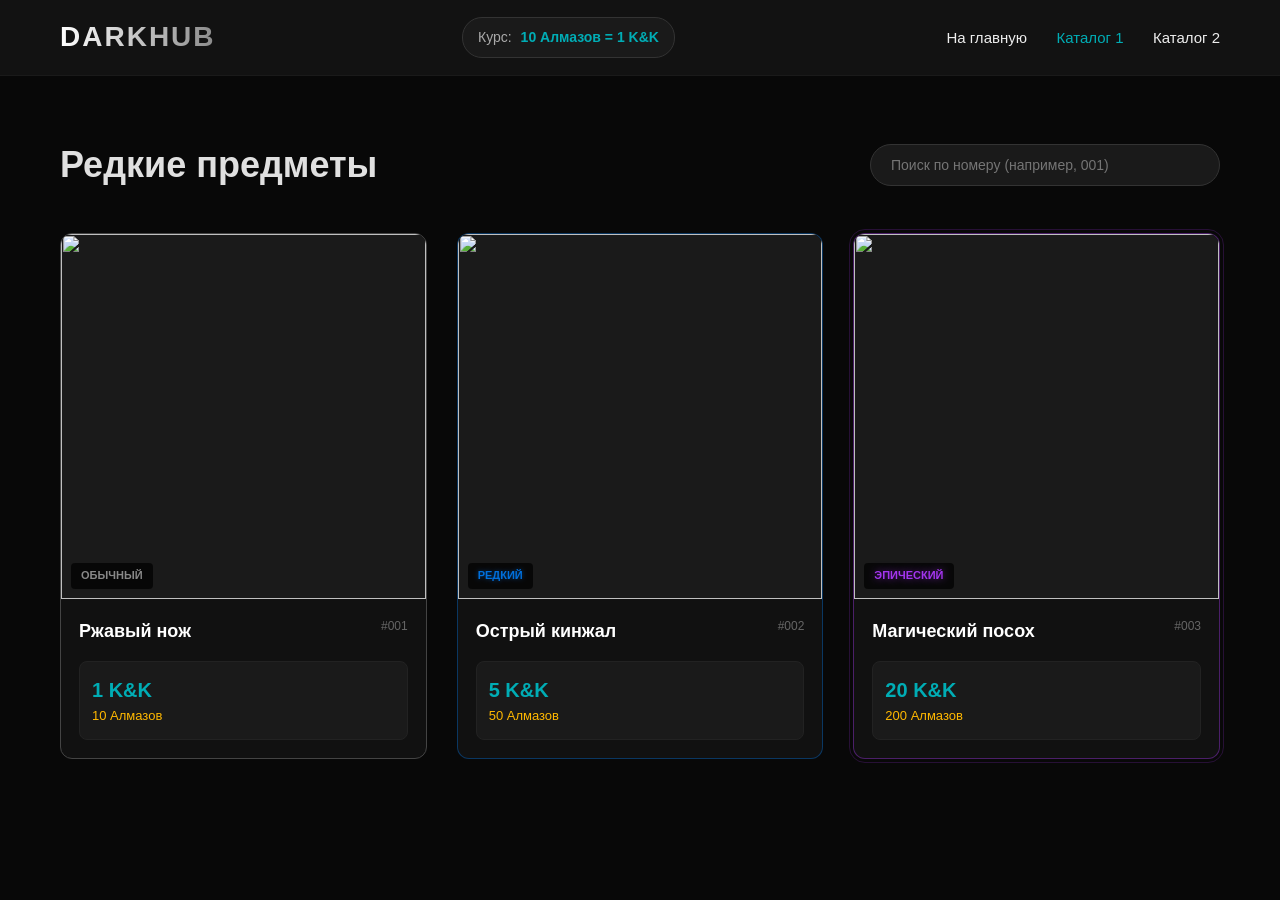
==== catalog1.html @ a75a4fce "Add files via upload" ====
<!DOCTYPE html>
<html lang="ru">
<head>
    <meta charset="UTF-8">
    <meta name="viewport" content="width=device-width, initial-scale=1.0">
    <title>Редкие предметы — DarkHub</title>
    <link rel="stylesheet" href="style.css">
</head>
<body>

    <header>
        <div class="container header-content">
            <a href="index.html" class="logo">DarkHub</a>
            <div class="currency-rate">
                <span>Курс:</span>
                <span class="rate-value">10 Алмазов = 1 K&K</span>
            </div>
            <nav>
                <a href="index.html">На главную</a>
                <a href="catalog1.html" class="active">Каталог 1</a>
                <a href="catalog2.html">Каталог 2</a>
            </nav>
        </div>
    </header>

    <main class="container">
        <div class="page-header">
            <h1 class="page-title">Редкие предметы</h1>
            <div class="search-container">
                <input type="text" id="itemSearch" placeholder="Поиск по номеру (например, 001)">
            </div>
        </div>
        
        <div class="catalog-grid" id="catalogGrid">
            
            <div class="card rarity-common">
                <div class="card-img-wrapper">
                    <img src="https://via.placeholder.com/300x300.png?text=Common" class="card-img">
                    <div class="card-rarity">Обычный</div>
                </div>
                <div class="card-content">
                    <div class="card-header"><h3 class="card-title">Ржавый нож</h3><span class="card-number">#001</span></div>
                    <div class="card-prices"><div class="price-kk">1 K&K</div><div class="price-diamonds">10 Алмазов</div></div>
                </div>
            </div>

            <div class="card rarity-rare">
                <div class="card-img-wrapper">
                    <img src="https://via.placeholder.com/300x300.png?text=Rare" class="card-img">
                    <div class="card-rarity">Редкий</div>
                </div>
                <div class="card-content">
                    <div class="card-header"><h3 class="card-title">Острый кинжал</h3><span class="card-number">#002</span></div>
                    <div class="card-prices"><div class="price-kk">5 K&K</div><div class="price-diamonds">50 Алмазов</div></div>
                </div>
            </div>

            <div class="card rarity-epic">
                <div class="card-img-wrapper">
                    <img src="https://via.placeholder.com/300x300.png?text=Epic" class="card-img">
                    <div class="card-rarity">Эпический</div>
                </div>
                <div class="card-content">
                    <div class="card-header"><h3 class="card-title">Магический посох</h3><span class="card-number">#003</span></div>
                    <div class="card-prices"><div class="price-kk">20 K&K</div><div class="price-diamonds">200 Алмазов</div></div>
                </div>
            </div>

        </div>
    </main>

    <script src="js/search.js"></script>
</body>
</html>
---- style.css ----
/* Базовые настройки */
* {
    margin: 0;
    padding: 0;
    box-sizing: border-box;
    font-family: 'Montserrat', 'Segoe UI', Roboto, sans-serif;
}

body {
    background-color: #080808;
    color: #e0e0e0;
    line-height: 1.6;
    overflow-x: hidden;
}

/* Анимированный фон */
#tsparticles {
    position: fixed;
    width: 100%;
    height: 100%;
    top: 0;
    left: 0;
    z-index: -1;
    filter: blur(1px);
}

.container {
    max-width: 1200px;
    margin: 0 auto;
    padding: 0 20px;
}

/* Шапка сайта */
header {
    background-color: rgba(20, 20, 20, 0.9);
    border-bottom: 1px solid #1a1a1a;
    padding: 15px 0;
    position: sticky;
    top: 0;
    z-index: 100;
    backdrop-filter: blur(5px);
}

.header-content {
    display: flex;
    justify-content: space-between;
    align-items: center;
}

.logo {
    color: #fff;
    font-size: 28px;
    font-weight: 800;
    text-decoration: none;
    text-transform: uppercase;
    letter-spacing: 2px;
    background: linear-gradient(90deg, #fff, #8a8a8a);
    -webkit-background-clip: text;
    -webkit-text-fill-color: transparent;
}

.currency-rate {
    background-color: #1a1a1a;
    padding: 8px 15px;
    border-radius: 20px;
    border: 1px solid #333;
    font-size: 14px;
    color: #aaa;
}

.rate-value {
    color: #00adb5;
    font-weight: bold;
    margin-left: 5px;
}

nav a {
    color: #eee;
    text-decoration: none;
    margin-left: 25px;
    font-weight: 500;
    transition: color 0.2s;
    font-size: 15px;
}

nav a:hover, nav a.active {
    color: #00adb5;
}

/* Главная страница */
.hero-section {
    text-align: center;
    margin: 100px 0 80px;
}

.hero-section h1 {
    font-size: 56px;
    font-weight: 900;
    margin-bottom: 25px;
    color: #fff;
    text-transform: uppercase;
    letter-spacing: -1px;
    text-shadow: 0 0 20px rgba(255,255,255,0.3);
}

.hero-text {
    font-size: 19px;
    color: #ccc;
    max-width: 700px;
    margin: 0 auto;
    font-weight: 300;
}

.section-title {
    text-align: center;
    margin-bottom: 40px;
    font-size: 28px;
    font-weight: 700;
    text-transform: uppercase;
    letter-spacing: 1px;
}

.categories-grid {
    display: grid;
    grid-template-columns: repeat(auto-fit, minmax(300px, 1fr));
    gap: 40px;
    margin-bottom: 100px;
}

.category-card {
    background-color: rgba(26, 26, 26, 0.5);
    border: 1px solid #2d2d2d;
    border-radius: 16px;
    padding: 60px 30px;
    text-align: center;
    text-decoration: none;
    color: #e0e0e0;
    transition: all 0.4s ease;
    backdrop-filter: blur(5px);
}

.category-card:hover {
    transform: translateY(-10px);
    border-color: #00adb5;
    background-color: rgba(26, 26, 26, 0.8);
    box-shadow: 0 10px 40px rgba(0, 173, 181, 0.2);
}

.category-icon {
    font-size: 64px;
    margin-bottom: 20px;
    display: block;
}

.category-card h3 {
    margin-bottom: 12px;
    color: #fff;
    font-size: 22px;
}

.category-card p {
    color: #aaa;
    font-size: 15px;
}

/* Каталог и Поиск */
.page-header {
    margin: 60px 0 40px;
    display: flex;
    justify-content: space-between;
    align-items: center;
    flex-wrap: wrap;
    gap: 20px;
}

.page-title {
    font-size: 36px;
    font-weight: 800;
}

#itemSearch {
    background-color: #1a1a1a;
    border: 1px solid #333;
    color: #fff;
    padding: 12px 20px;
    border-radius: 25px;
    width: 350px;
    font-size: 14px;
    transition: all 0.3s;
}

#itemSearch:focus {
    outline: none;
    border-color: #00adb5;
    box-shadow: 0 0 15px rgba(0, 173, 181, 0.3);
}

.catalog-grid {
    display: grid;
    grid-template-columns: repeat(auto-fill, minmax(280px, 1fr));
    gap: 30px;
    margin-bottom: 80px;
}

/* Стилизация карточек */
.card {
    background-color: #111;
    border: 1px solid #222;
    border-radius: 12px;
    overflow: hidden;
    transition: all 0.3s ease;
    display: flex;
    flex-direction: column;
}

.card:hover {
    transform: translateY(-5px);
}

.card-img-wrapper {
    position: relative;
    width: 100%;
    padding-top: 100%; /* Квадрат 1:1 */
    overflow: hidden;
    background-color: #1a1a1a;
}

.card-img {
    position: absolute;
    top: 0;
    left: 0;
    width: 100%;
    height: 100%;
    object-fit: cover;
    transition: transform 0.5s ease;
}

.card:hover .card-img {
    transform: scale(1.05);
}

.card-rarity {
    position: absolute;
    bottom: 10px;
    left: 10px;
    background-color: rgba(0,0,0,0.7);
    color: #fff;
    padding: 4px 10px;
    border-radius: 4px;
    font-size: 11px;
    text-transform: uppercase;
    font-weight: 700;
    backdrop-filter: blur(2px);
}

.card-content {
    padding: 18px;
    flex-grow: 1;
    display: flex;
    flex-direction: column;
    justify-content: space-between;
}

.card-header {
    display: flex;
    justify-content: space-between;
    align-items: start;
    margin-bottom: 15px;
}

.card-title {
    font-size: 18px;
    font-weight: 700;
    color: #fff;
}

.card-number {
    color: #666;
    font-size: 12px;
    white-space: nowrap;
}

.card-prices {
    background-color: #1a1a1a;
    border-radius: 8px;
    padding: 12px;
    border: 1px solid #222;
}

.price-kk {
    color: #00adb5;
    font-weight: 800;
    font-size: 20px;
}

.price-diamonds {
    color: #ffb800;
    font-size: 13px;
}

/* ==========================================================================
   СИСТЕМА РЕДКОСТЕЙ
   ========================================================================== */

/* 1. ОБЫЧНАЯ */
.rarity-common { border-color: #444; }
.rarity-common:hover { border-color: #888; box-shadow: 0 5px 15px rgba(255,255,255,0.05); }
.rarity-common .card-rarity { color: #888; }

/* 2. РЕДКАЯ */
.rarity-rare { border-color: rgba(0, 112, 221, 0.4); }
.rarity-rare:hover { border-color: #0070dd; box-shadow: 0 0 20px rgba(0, 112, 221, 0.4); }
.rarity-rare .card-rarity { color: #0070dd; text-shadow: 0 0 5px rgba(0, 112, 221, 0.5); }

/* 3. ЭПИЧЕСКАЯ */
.rarity-epic { 
    border-color: rgba(163, 53, 238, 0.4);
    outline: 1px solid rgba(163, 53, 238, 0.2);
    outline-offset: 3px;
}
.rarity-epic:hover { border-color: #a335ee; outline-color: #a335ee; box-shadow: 0 0 25px rgba(163, 53, 238, 0.5); }
.rarity-epic .card-rarity { color: #a335ee; text-shadow: 0 0 8px rgba(163, 53, 238, 0.6); }

/* 4. ЛЕГЕНДАРНАЯ */
.rarity-legendary { border: 2px solid rgba(255, 128, 0, 0.4); }
.rarity-legendary:hover { border-color: #ff8000; box-shadow: 0 0 30px rgba(255, 128, 0, 0.6); }
.rarity-legendary .card-rarity { color: #ff8000; text-shadow: 0 0 10px rgba(255, 128, 0, 0.7); }

/* 5. БОЖЕСТВЕННАЯ */
.rarity-divine { border-color: rgba(255, 255, 255, 0.3); }
.rarity-divine:hover { border-color: #ffffff; box-shadow: 0 0 35px rgba(255, 255, 255, 0.7); }
.rarity-divine .card-rarity { color: #ffffff; text-shadow: 0 0 12px rgba(255, 255, 255, 0.8); }

/* 6. КОСМИЧЕСКАЯ */
.rarity-cosmic { 
    border-color: rgba(30, 0, 60, 0.6);
    background: linear-gradient(135deg, #050010, #15002d);
}
.rarity-cosmic:hover { 
    border-color: #4a00e0;
    box-shadow: 0 0 40px rgba(74, 0, 224, 0.6);
    animation: cosmic-pulse 2s infinite alternate;
}
.rarity-cosmic .card-rarity { color: #8e2de2; text-shadow: 0 0 15px #4a00e0, 0 0 5px #fff; }

@keyframes cosmic-pulse {
    0% { box-shadow: 0 0 30px rgba(74, 0, 224, 0.4); }
    100% { box-shadow: 0 0 50px rgba(142, 45, 226, 0.8); }
}
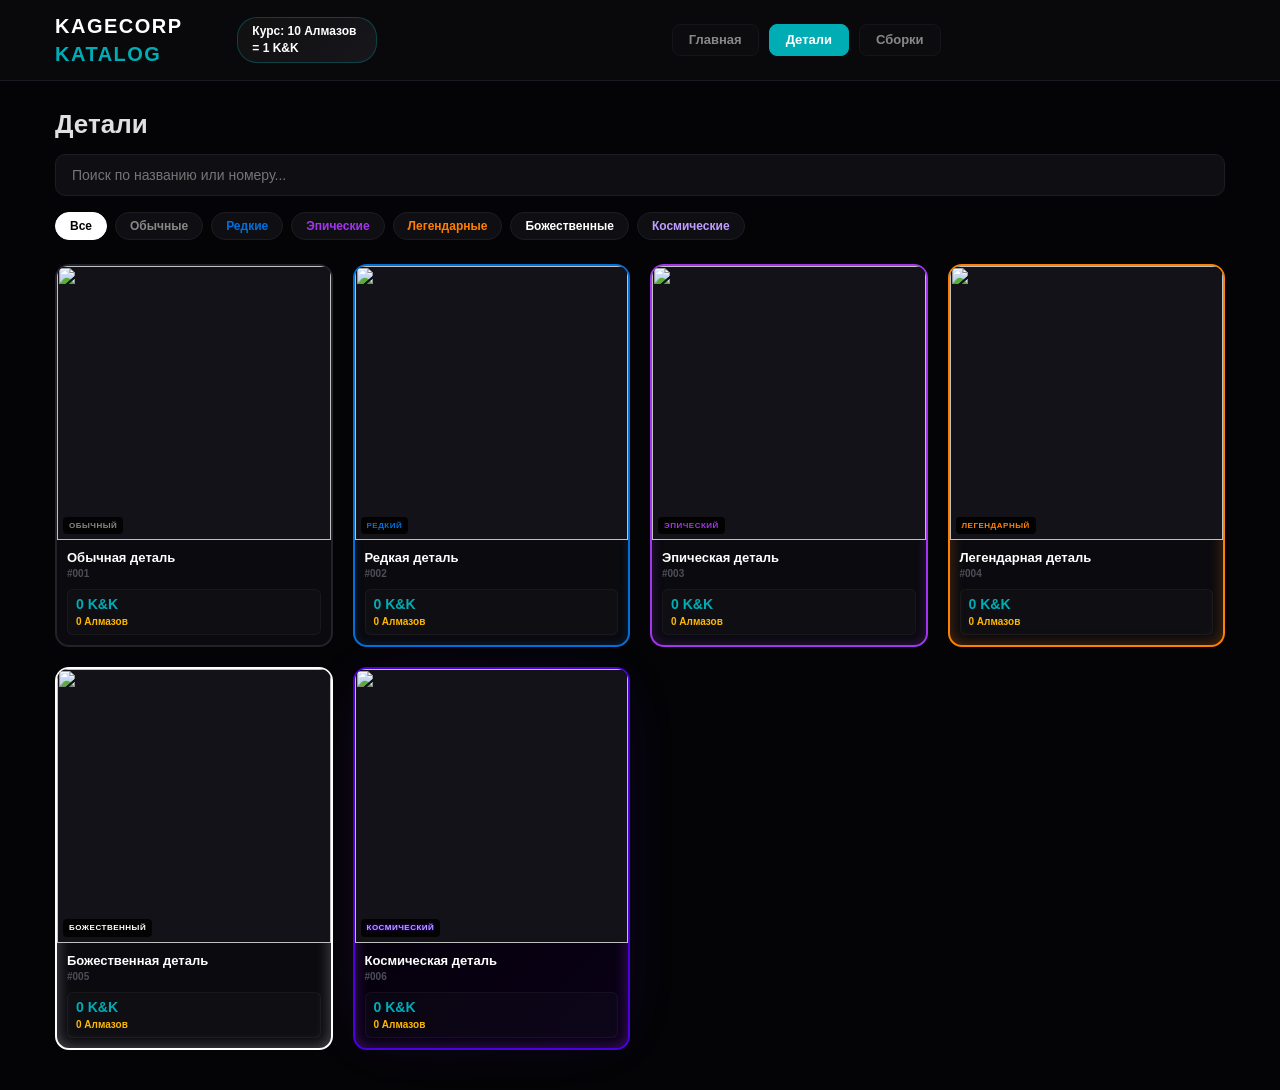
==== commit 4620424b: "Add files via upload" ====
--- a/catalog1.html
+++ b/catalog1.html
@@ -3,72 +3,182 @@
 <head>
     <meta charset="UTF-8">
     <meta name="viewport" content="width=device-width, initial-scale=1.0">
-    <title>Редкие предметы — DarkHub</title>
+    <title>Детали — KageCorp Katalog</title>
     <link rel="stylesheet" href="style.css">
+    <script src="https://cdn.jsdelivr.net/npm/tsparticles@2.12.0/tsparticles.bundle.min.js"></script>
 </head>
 <body>
 
+    <div id="tsparticles"></div>
+
     <header>
         <div class="container header-content">
-            <a href="index.html" class="logo">DarkHub</a>
+            <a href="index.html" class="logo">KageCorp <span class="logo-sub">Katalog</span></a>
             <div class="currency-rate">
-                <span>Курс:</span>
-                <span class="rate-value">10 Алмазов = 1 K&K</span>
+                <span>Курс: 10 Алмазов = 1 K&K</span>
             </div>
             <nav>
-                <a href="index.html">На главную</a>
-                <a href="catalog1.html" class="active">Каталог 1</a>
-                <a href="catalog2.html">Каталог 2</a>
+                <a href="index.html">Главная</a>
+                <a href="catalog1.html" class="active">Детали</a>
+                <a href="catalog2.html">Сборки</a>
             </nav>
         </div>
     </header>
 
     <main class="container">
         <div class="page-header">
-            <h1 class="page-title">Редкие предметы</h1>
+            <h1 class="page-title">Детали</h1>
             <div class="search-container">
-                <input type="text" id="itemSearch" placeholder="Поиск по номеру (например, 001)">
+                <input type="text" id="itemSearch" placeholder="Поиск по названию или номеру...">
+            </div>
+            
+            <!-- Полный фильтр по всем 6 редкостям -->
+            <div class="filter-scroll">
+                <button class="filter-btn active" data-filter="all">Все</button>
+                <button class="filter-btn text-common" data-filter="common">Обычные</button>
+                <button class="filter-btn text-rare" data-filter="rare">Редкие</button>
+                <button class="filter-btn text-epic" data-filter="epic">Эпические</button>
+                <button class="filter-btn text-legendary" data-filter="legendary">Легендарные</button>
+                <button class="filter-btn text-divine" data-filter="divine">Божественные</button>
+                <button class="filter-btn text-cosmic" data-filter="cosmic">Космические</button>
             </div>
         </div>
         
         <div class="catalog-grid" id="catalogGrid">
             
-            <div class="card rarity-common">
+            <!-- 1. Обычная деталь -->
+            <div class="card rarity-common" data-rarity="common" 
+                 data-title="Обычная деталь" data-num="#001" 
+                 data-img="https://via.placeholder.com/300x300.png?text=Common"
+                 data-kk="0 K&K" data-dia="0 Алмазов"
+                 data-desc="ОПИСАНИЕ ОБЫЧНОЙ ДЕТАЛИ"
+                 data-specs="ХАРАКТЕРИСТИКИ">
                 <div class="card-img-wrapper">
                     <img src="https://via.placeholder.com/300x300.png?text=Common" class="card-img">
                     <div class="card-rarity">Обычный</div>
                 </div>
                 <div class="card-content">
-                    <div class="card-header"><h3 class="card-title">Ржавый нож</h3><span class="card-number">#001</span></div>
-                    <div class="card-prices"><div class="price-kk">1 K&K</div><div class="price-diamonds">10 Алмазов</div></div>
+                    <div class="card-header"><h3 class="card-title">Обычная деталь</h3><span class="card-number">#001</span></div>
+                    <div class="card-prices"><div class="price-kk">0 K&K</div><div class="price-diamonds">0 Алмазов</div></div>
                 </div>
             </div>
 
-            <div class="card rarity-rare">
+            <!-- 2. Редкая деталь -->
+            <div class="card rarity-rare" data-rarity="rare" 
+                 data-title="Редкая деталь" data-num="#002" 
+                 data-img="https://via.placeholder.com/300x300.png?text=Rare"
+                 data-kk="0 K&K" data-dia="0 Алмазов"
+                 data-desc="ОПИСАНИЕ РЕДКОЙ ДЕТАЛИ"
+                 data-specs="ХАРАКТЕРИСТИКИ">
                 <div class="card-img-wrapper">
                     <img src="https://via.placeholder.com/300x300.png?text=Rare" class="card-img">
                     <div class="card-rarity">Редкий</div>
                 </div>
                 <div class="card-content">
-                    <div class="card-header"><h3 class="card-title">Острый кинжал</h3><span class="card-number">#002</span></div>
-                    <div class="card-prices"><div class="price-kk">5 K&K</div><div class="price-diamonds">50 Алмазов</div></div>
+                    <div class="card-header"><h3 class="card-title">Редкая деталь</h3><span class="card-number">#002</span></div>
+                    <div class="card-prices"><div class="price-kk">0 K&K</div><div class="price-diamonds">0 Алмазов</div></div>
                 </div>
             </div>
 
-            <div class="card rarity-epic">
+            <!-- 3. Эпическая деталь -->
+            <div class="card rarity-epic" data-rarity="epic" 
+                 data-title="Эпическая деталь" data-num="#003" 
+                 data-img="https://via.placeholder.com/300x300.png?text=Epic"
+                 data-kk="0 K&K" data-dia="0 Алмазов"
+                 data-desc="ОПИСАНИЕ ЭПИЧЕСКОЙ ДЕТАЛИ"
+                 data-specs="ХАРАКТЕРИСТИКИ">
                 <div class="card-img-wrapper">
                     <img src="https://via.placeholder.com/300x300.png?text=Epic" class="card-img">
                     <div class="card-rarity">Эпический</div>
                 </div>
                 <div class="card-content">
-                    <div class="card-header"><h3 class="card-title">Магический посох</h3><span class="card-number">#003</span></div>
-                    <div class="card-prices"><div class="price-kk">20 K&K</div><div class="price-diamonds">200 Алмазов</div></div>
+                    <div class="card-header"><h3 class="card-title">Эпическая деталь</h3><span class="card-number">#003</span></div>
+                    <div class="card-prices"><div class="price-kk">0 K&K</div><div class="price-diamonds">0 Алмазов</div></div>
+                </div>
+            </div>
+
+            <!-- 4. Легендарная деталь -->
+            <div class="card rarity-legendary" data-rarity="legendary" 
+                 data-title="Легендарная деталь" data-num="#004" 
+                 data-img="https://via.placeholder.com/300x300.png?text=Legendary"
+                 data-kk="0 K&K" data-dia="0 Алмазов"
+                 data-desc="ОПИСАНИЕ ЛЕГЕНДАРНОЙ ДЕТАЛИ"
+                 data-specs="ХАРАКТЕРИСТИКИ">
+                <div class="card-img-wrapper">
+                    <img src="https://via.placeholder.com/300x300.png?text=Legendary" class="card-img">
+                    <div class="card-rarity">Легендарный</div>
+                </div>
+                <div class="card-content">
+                    <div class="card-header"><h3 class="card-title">Легендарная деталь</h3><span class="card-number">#004</span></div>
+                    <div class="card-prices"><div class="price-kk">0 K&K</div><div class="price-diamonds">0 Алмазов</div></div>
+                </div>
+            </div>
+
+            <!-- 5. Божественная деталь -->
+            <div class="card rarity-divine" data-rarity="divine" 
+                 data-title="Божественная деталь" data-num="#005" 
+                 data-img="https://via.placeholder.com/300x300.png?text=Divine"
+                 data-kk="0 K&K" data-dia="0 Алмазов"
+                 data-desc="ОПИСАНИЕ БОЖЕСТВЕННОЙ ДЕТАЛИ"
+                 data-specs="ХАРАКТЕРИСТИКИ">
+                <div class="card-img-wrapper">
+                    <img src="https://via.placeholder.com/300x300.png?text=Divine" class="card-img">
+                    <div class="card-rarity">Божественный</div>
+                </div>
+                <div class="card-content">
+                    <div class="card-header"><h3 class="card-title">Божественная деталь</h3><span class="card-number">#005</span></div>
+                    <div class="card-prices"><div class="price-kk">0 K&K</div><div class="price-diamonds">0 Алмазов</div></div>
+                </div>
+            </div>
+
+            <!-- 6. Космическая деталь -->
+            <div class="card rarity-cosmic" data-rarity="cosmic" 
+                 data-title="Космическая деталь" data-num="#006" 
+                 data-img="https://via.placeholder.com/300x300.png?text=Cosmic"
+                 data-kk="0 K&K" data-dia="0 Алмазов"
+                 data-desc="ОПИСАНИЕ КОСМИЧЕСКОЙ ДЕТАЛИ"
+                 data-specs="ХАРАКТЕРИСТИКИ">
+                <div class="card-img-wrapper">
+                    <img src="https://via.placeholder.com/300x300.png?text=Cosmic" class="card-img">
+                    <div class="card-rarity">Космический</div>
+                </div>
+                <div class="card-content">
+                    <div class="card-header"><h3 class="card-title">Космическая деталь</h3><span class="card-number">#006</span></div>
+                    <div class="card-prices"><div class="price-kk">0 K&K</div><div class="price-diamonds">0 Алмазов</div></div>
                 </div>
             </div>
 
         </div>
     </main>
 
-    <script src="js/search.js"></script>
+    <div id="itemModal" class="modal">
+        <div class="modal-content">
+            <button id="modalClose" class="modal-close">&times;</button>
+            <div class="modal-img-container">
+                <img id="modalImg" src="" alt="Товар">
+                <div id="modalRarity" class="modal-rarity-badge">РЕДКОСТЬ</div>
+            </div>
+            <div class="modal-info">
+                <div class="modal-meta">
+                    <h2 id="modalTitle">Название товара</h2>
+                    <span id="modalNum">#000</span>
+                </div>
+                <div class="modal-prices-block">
+                    <div class="modal-price"><small>Цена в K&K</small><span id="modalKk">0 K&K</span></div>
+                    <div class="modal-price"><small>Цена в Алмазах</small><span id="modalDia">0 Алмазов</span></div>
+                </div>
+                <div class="modal-divider"></div>
+                <h3>Описание:</h3>
+                <p id="modalDesc">Тут будет описание...</p>
+                <div class="modal-divider"></div>
+                <h3>Характеристики:</h3>
+                <p id="modalSpecs" class="modal-specs">Тут будут ТТХ...</p>
+                <a href="https://t.me/IamMiDav" target="_blank" class="modal-buy-btn">Связаться для покупки</a>
+            </div>
+        </div>
+    </div>
+
+    <script src="js/catalog-logic.js"></script>
+    <script src="js/particles-config.js"></script>
 </body>
 </html>
--- a/style.css
+++ b/style.css
@@ -1,349 +1,419 @@
-/* Базовые настройки */
+/* Базовые настройки под мобилки */
 * {
     margin: 0;
     padding: 0;
     box-sizing: border-box;
     font-family: 'Montserrat', 'Segoe UI', Roboto, sans-serif;
+    -webkit-tap-highlight-color: transparent; /* Убирает синий квадрат при тапе на мобиле */
 }
 
 body {
-    background-color: #080808;
+    background-color: #040406;
     color: #e0e0e0;
-    line-height: 1.6;
+    line-height: 1.4;
     overflow-x: hidden;
 }
 
-/* Анимированный фон */
 #tsparticles {
     position: fixed;
     width: 100%;
     height: 100%;
-    top: 0;
-    left: 0;
-    z-index: -1;
-    filter: blur(1px);
+    top: 0; left: 0;
+    z-index: -2;
+    filter: blur(0.5px);
 }
 
 .container {
+    width: 100%;
     max-width: 1200px;
     margin: 0 auto;
-    padding: 0 20px;
-}
-
-/* Шапка сайта */
+    padding: 0 15px;
+}
+
+/* Фикс верхней плашки для телефонов */
 header {
-    background-color: rgba(20, 20, 20, 0.9);
-    border-bottom: 1px solid #1a1a1a;
-    padding: 15px 0;
+    background-color: rgba(10, 10, 12, 0.96);
+    border-bottom: 1px solid #1a1a22;
+    padding: 12px 0;
     position: sticky;
     top: 0;
-    z-index: 100;
-    backdrop-filter: blur(5px);
+    z-index: 99;
+    backdrop-filter: blur(12px);
 }
 
 .header-content {
     display: flex;
-    justify-content: space-between;
+    flex-direction: column;
     align-items: center;
+    gap: 10px;
 }
 
 .logo {
     color: #fff;
-    font-size: 28px;
-    font-weight: 800;
+    font-size: 20px;
+    font-weight: 900;
     text-decoration: none;
     text-transform: uppercase;
-    letter-spacing: 2px;
-    background: linear-gradient(90deg, #fff, #8a8a8a);
-    -webkit-background-clip: text;
-    -webkit-text-fill-color: transparent;
-}
+    letter-spacing: 1.5px;
+}
+
+.logo-sub { color: #00adb5; }
 
 .currency-rate {
-    background-color: #1a1a1a;
-    padding: 8px 15px;
+    background: linear-gradient(135deg, #111, #16161c);
+    padding: 5px 14px;
     border-radius: 20px;
-    border: 1px solid #333;
-    font-size: 14px;
-    color: #aaa;
-}
-
-.rate-value {
-    color: #00adb5;
-    font-weight: bold;
-    margin-left: 5px;
+    border: 1px solid rgba(0, 173, 181, 0.3);
+    font-size: 12px;
+    color: #fff;
+    font-weight: 600;
+}
+
+nav {
+    display: flex;
+    gap: 10px;
+    width: 100%;
+    justify-content: center;
 }
 
 nav a {
-    color: #eee;
+    color: #888;
     text-decoration: none;
-    margin-left: 25px;
-    font-weight: 500;
-    transition: color 0.2s;
-    font-size: 15px;
+    font-weight: 700;
+    font-size: 13px;
+    padding: 6px 16px;
+    border-radius: 8px;
+    background: rgba(255,255,255,0.01);
+    border: 1px solid #15151c;
+    transition: all 0.15s ease;
 }
 
 nav a:hover, nav a.active {
-    color: #00adb5;
+    color: #fff;
+    background: #00adb5;
+    border-color: #00adb5;
+}
+
+/* ТАКТИЛЬНЫЙ ОТКЛИК НА СМАРТФОНАХ */
+nav a:active, .card:active, .filter-btn:active, .category-card:active, .modal-close:active, .modal-buy-btn:active {
+    transform: scale(0.96) !important;
 }
 
 /* Главная страница */
-.hero-section {
-    text-align: center;
-    margin: 100px 0 80px;
-}
-
-.hero-section h1 {
-    font-size: 56px;
-    font-weight: 900;
-    margin-bottom: 25px;
-    color: #fff;
-    text-transform: uppercase;
-    letter-spacing: -1px;
-    text-shadow: 0 0 20px rgba(255,255,255,0.3);
-}
-
-.hero-text {
-    font-size: 19px;
-    color: #ccc;
-    max-width: 700px;
-    margin: 0 auto;
-    font-weight: 300;
-}
-
-.section-title {
-    text-align: center;
-    margin-bottom: 40px;
-    font-size: 28px;
-    font-weight: 700;
-    text-transform: uppercase;
-    letter-spacing: 1px;
-}
-
-.categories-grid {
-    display: grid;
-    grid-template-columns: repeat(auto-fit, minmax(300px, 1fr));
-    gap: 40px;
-    margin-bottom: 100px;
-}
+.hero-section { text-align: center; margin: 35px 0; }
+.hero-section h1 { font-size: 38px; font-weight: 900; color: #fff; text-transform: uppercase; }
+.hero-text { font-size: 14px; color: #8a8a93; max-width: 450px; margin: 8px auto 0; }
+.section-title { text-align: center; margin-bottom: 20px; font-size: 20px; text-transform: uppercase; color: #fff; }
+.categories-grid { display: flex; flex-direction: column; gap: 15px; margin-bottom: 40px; }
 
 .category-card {
-    background-color: rgba(26, 26, 26, 0.5);
-    border: 1px solid #2d2d2d;
-    border-radius: 16px;
-    padding: 60px 30px;
+    background: rgba(15, 15, 20, 0.7);
+    border: 1px solid #1c1c24;
+    border-radius: 14px;
+    padding: 30px 20px;
     text-align: center;
     text-decoration: none;
-    color: #e0e0e0;
-    transition: all 0.4s ease;
-    backdrop-filter: blur(5px);
-}
-
-.category-card:hover {
-    transform: translateY(-10px);
-    border-color: #00adb5;
-    background-color: rgba(26, 26, 26, 0.8);
-    box-shadow: 0 10px 40px rgba(0, 173, 181, 0.2);
-}
-
-.category-icon {
-    font-size: 64px;
-    margin-bottom: 20px;
-    display: block;
-}
-
-.category-card h3 {
-    margin-bottom: 12px;
-    color: #fff;
-    font-size: 22px;
-}
-
-.category-card p {
-    color: #aaa;
-    font-size: 15px;
-}
-
-/* Каталог и Поиск */
-.page-header {
-    margin: 60px 0 40px;
+    color: #fff;
+    transition: transform 0.1s;
+}
+
+.category-icon { font-size: 40px; margin-bottom: 8px; display: block; }
+.category-card p { color: #71717a; font-size: 13px; }
+
+/* Настройки Горизонтального Фильтра */
+.page-header { margin: 25px 0 20px; display: flex; flex-direction: column; gap: 12px; }
+.page-title { font-size: 26px; font-weight: 900; align-self: flex-start; }
+.search-container { width: 100%; }
+#itemSearch {
+    background-color: #0f0f13;
+    border: 1px solid #1c1c24;
+    color: #fff;
+    padding: 12px 16px;
+    border-radius: 10px;
+    width: 100%;
+    font-size: 14px;
+}
+#itemSearch:focus { outline: none; border-color: #00adb5; }
+
+.filter-scroll {
     display: flex;
-    justify-content: space-between;
-    align-items: center;
-    flex-wrap: wrap;
-    gap: 20px;
-}
-
-.page-title {
-    font-size: 36px;
-    font-weight: 800;
-}
-
-#itemSearch {
-    background-color: #1a1a1a;
-    border: 1px solid #333;
-    color: #fff;
-    padding: 12px 20px;
-    border-radius: 25px;
-    width: 350px;
-    font-size: 14px;
-    transition: all 0.3s;
-}
-
-#itemSearch:focus {
-    outline: none;
-    border-color: #00adb5;
-    box-shadow: 0 0 15px rgba(0, 173, 181, 0.3);
-}
-
+    gap: 8px;
+    overflow-x: auto;
+    width: 100%;
+    padding: 4px 0;
+    scrollbar-width: none;
+}
+.filter-scroll::-webkit-scrollbar { display: none; }
+
+.filter-btn {
+    background: #0f0f13;
+    border: 1px solid #1c1c24;
+    color: #8a8a93;
+    padding: 6px 14px;
+    border-radius: 20px;
+    font-size: 12px;
+    font-weight: 700;
+    white-space: nowrap;
+    transition: all 0.2s;
+}
+.filter-btn.active { background: #fff; color: #000; border-color: #fff; }
+
+/* Цвета названий фильтров */
+.text-common { color: #888; }
+.text-rare { color: #0070dd; }
+.text-epic { color: #a335ee; }
+.text-legendary { color: #ff8000; }
+.text-divine { color: #ffffff; }
+.text-cosmic { color: #be9eff; }
+
+/* Сетка каталога */
 .catalog-grid {
     display: grid;
-    grid-template-columns: repeat(auto-fill, minmax(280px, 1fr));
-    gap: 30px;
-    margin-bottom: 80px;
-}
-
-/* Стилизация карточек */
+    grid-template-columns: repeat(2, 1fr); /* Ровно 2 карточки в ряд */
+    gap: 12px;
+    margin-bottom: 40px;
+}
+
+/* КРУТОЙ РЕДИЗАЙН КАРТОЧЕК С НЕОНОВЫМ ТУМАНОМ (GLOW) */
 .card {
-    background-color: #111;
-    border: 1px solid #222;
-    border-radius: 12px;
-    overflow: hidden;
-    transition: all 0.3s ease;
+    background-color: #0a0a0f;
+    border: 2px solid #14141a;
+    border-radius: 14px;
     display: flex;
     flex-direction: column;
-}
-
-.card:hover {
-    transform: translateY(-5px);
-}
+    position: relative;
+    transition: transform 0.1s ease, border-color 0.3s;
+}
+
+/* Создаем скрытый размытый туман сзади карточки */
+.card::before {
+    content: '';
+    position: absolute;
+    top: 5%; left: 5%; right: 5%; bottom: 5%;
+    z-index: -1;
+    filter: blur(20px);
+    opacity: 0;
+    border-radius: 14px;
+    transition: opacity 0.3s ease;
+}
+
+/* Активация тумана при наведении/появлении */
+.card:hover::before, .card:active::before { opacity: 0.5; }
 
 .card-img-wrapper {
     position: relative;
     width: 100%;
-    padding-top: 100%; /* Квадрат 1:1 */
-    overflow: hidden;
-    background-color: #1a1a1a;
+    padding-top: 100%;
+    background-color: #121218;
+    border-top-left-radius: 11px;
+    border-top-right-radius: 11px;
+    overflow: hidden; /* Картинка обрезается правильно */
 }
 
 .card-img {
     position: absolute;
-    top: 0;
-    left: 0;
-    width: 100%;
-    height: 100%;
+    top: 0; left: 0; width: 100%; height: 100%;
     object-fit: cover;
-    transition: transform 0.5s ease;
-}
-
-.card:hover .card-img {
-    transform: scale(1.05);
 }
 
 .card-rarity {
     position: absolute;
-    bottom: 10px;
-    left: 10px;
-    background-color: rgba(0,0,0,0.7);
-    color: #fff;
-    padding: 4px 10px;
+    bottom: 6px; left: 6px;
+    background-color: rgba(0,0,0,0.85);
+    padding: 3px 6px;
     border-radius: 4px;
-    font-size: 11px;
+    font-size: 8px;
     text-transform: uppercase;
-    font-weight: 700;
-    backdrop-filter: blur(2px);
+    font-weight: 800;
+    letter-spacing: 0.5px;
 }
 
 .card-content {
-    padding: 18px;
+    padding: 10px;
     flex-grow: 1;
     display: flex;
     flex-direction: column;
     justify-content: space-between;
-}
-
-.card-header {
-    display: flex;
-    justify-content: space-between;
-    align-items: start;
+    gap: 8px;
+}
+
+.card-header { display: flex; flex-direction: column; }
+.card-title { font-size: 13px; font-weight: 700; color: #fff; line-height: 1.2; }
+.card-number { color: #4e4e5a; font-size: 10px; font-weight: 700; margin-top: 2px; }
+
+.card-prices {
+    background-color: rgba(255,255,255,0.02);
+    border-radius: 6px;
+    padding: 5px 8px;
+    border: 1px solid rgba(255,255,255,0.04);
+}
+.price-kk { color: #00adb5; font-weight: 800; font-size: 14px; }
+.price-diamonds { color: #ffb800; font-size: 10px; font-weight: 600; }
+
+/* ==========================================================================
+   СИСТЕМА РЕДКОСТЕЙ С ОБЪЕМНЫМ СВЕЧЕНИЕМ
+   ========================================================================== */
+
+/* Обычный */
+.rarity-common { border-color: #22222a; }
+.rarity-common::before { background: #444; }
+.rarity-common .card-rarity { color: #888; }
+
+/* Редкий */
+.rarity-rare { border-color: #0070dd; box-shadow: inset 0 0 10px rgba(0, 112, 221, 0.2); }
+.rarity-rare::before { background: #0070dd; filter: blur(25px); }
+.rarity-rare .card-rarity { color: #0070dd; }
+
+/* Эпический */
+.rarity-epic { border-color: #a335ee; box-shadow: inset 0 0 12px rgba(163, 53, 238, 0.25); }
+.rarity-epic::before { background: #a335ee; filter: blur(25px); }
+.rarity-epic .card-rarity { color: #a335ee; }
+
+/* Легендарный */
+.rarity-legendary { border-color: #ff8000; box-shadow: inset 0 0 15px rgba(255, 128, 0, 0.3); }
+.rarity-legendary::before { background: #ff8000; filter: blur(30px); }
+.rarity-legendary .card-rarity { color: #ff8000; }
+
+/* Божественный */
+.rarity-divine { border-color: #ffffff; box-shadow: inset 0 0 15px rgba(255, 255, 255, 0.3); }
+.rarity-divine::before { background: #ffffff; filter: blur(35px); }
+.rarity-divine .card-rarity { color: #ffffff; }
+
+/* Космический (Убавлено размытие текста, усилена бездна рамки) */
+.rarity-cosmic { 
+    border-color: #4a00e0;
+    background: linear-gradient(135deg, #020005, #0a0016);
+    box-shadow: inset 0 0 15px rgba(142, 45, 226, 0.4);
+    animation: cosmic-glow-pulse 2.5s infinite alternate;
+}
+.rarity-cosmic::before { background: linear-gradient(to right, #8e2de2, #4a00e0); filter: blur(30px); opacity: 0.2; }
+.rarity-cosmic:hover::before { opacity: 0.6; }
+/* Текст теперь ЧЕТКИЙ */
+.rarity-cosmic .card-rarity { color: #be9eff; text-shadow: 0 0 3px #4a00e0; }
+
+@keyframes cosmic-glow-pulse {
+    0% { border-color: #4a00e0; box-shadow: 0 0 8px rgba(74,0,224,0.4), inset 0 0 10px rgba(142, 45, 226, 0.3); }
+    100% { border-color: #8e2de2; box-shadow: 0 0 16px rgba(142,45,226,0.6), inset 0 0 15px rgba(74, 0, 224, 0.5); }
+}
+
+/* ==========================================================================
+   МОБИЛЬНОЕ МОДАЛЬНОЕ ОКНО (POPUP)
+   ========================================================================== */
+.modal {
+    position: fixed;
+    top: 0; left: 0; width: 100%; height: 100%;
+    background-color: rgba(3, 3, 5, 0.92);
+    backdrop-filter: blur(8px);
+    z-index: 1000;
+    display: none;
+    justify-content: center;
+    align-items: center;
+    padding: 15px;
+}
+.modal.active { display: flex; }
+
+.modal-content {
+    background-color: #0b0b10;
+    border: 2px solid #1c1c26;
+    border-radius: 20px;
+    width: 100%;
+    max-width: 360px;
+    max-height: 85vh;
+    overflow-y: auto;
+    position: relative;
+    box-shadow: 0 20px 50px rgba(0,0,0,0.8);
+    animation: modalSlideUp 0.25s cubic-bezier(0.1, 0.8, 0.2, 1);
+}
+
+@keyframes modalSlideUp {
+    from { transform: translateY(30px); opacity: 0; }
+    to { transform: translateY(0); opacity: 1; }
+}
+
+.modal-close {
+    position: absolute;
+    top: 12px; right: 12px;
+    background: rgba(0,0,0,0.6);
+    border: 1px solid #222;
+    color: #fff;
+    width: 32px; height: 32px;
+    border-radius: 50%;
+    font-size: 20px;
+    font-weight: bold;
+    line-height: 1;
+    z-index: 10;
+    transition: transform 0.1s;
+}
+
+.modal-img-container {
+    position: relative;
+    width: 100%;
+    padding-top: 85%;
+    background-color: #121218;
+}
+#modalImg {
+    position: absolute;
+    top: 0; left: 0; width: 100%; height: 100%;
+    object-fit: cover;
+}
+
+.modal-rarity-badge {
+    position: absolute;
+    bottom: 12px; left: 12px;
+    background: #000;
+    padding: 4px 10px;
+    border-radius: 6px;
+    font-size: 10px;
+    font-weight: 800;
+    letter-spacing: 1px;
+}
+
+.modal-info { padding: 18px; }
+.modal-meta { display: flex; justify-content: space-between; align-items: flex-start; margin-bottom: 15px; }
+#modalTitle { font-size: 18px; font-weight: 800; color: #fff; }
+#modalNum { color: #52525b; font-weight: 700; font-size: 14px; }
+
+.modal-prices-block {
+    display: grid;
+    grid-template-columns: 1fr 1fr;
+    gap: 10px;
     margin-bottom: 15px;
 }
-
-.card-title {
-    font-size: 18px;
-    font-weight: 700;
-    color: #fff;
-}
-
-.card-number {
-    color: #666;
-    font-size: 12px;
-    white-space: nowrap;
-}
-
-.card-prices {
-    background-color: #1a1a1a;
+.modal-price {
+    background: #111116;
+    border: 1px solid #1c1c24;
+    padding: 8px;
     border-radius: 8px;
-    padding: 12px;
-    border: 1px solid #222;
-}
-
-.price-kk {
-    color: #00adb5;
+}
+.modal-price small { display: block; color: #71717a; font-size: 9px; text-transform: uppercase; margin-bottom: 2px;}
+.modal-price span { font-weight: 800; font-size: 15px; }
+#modalKk { color: #00adb5; }
+#modalDia { color: #ffb800; }
+
+.modal-divider { height: 1px; background: #1c1c24; margin: 15px 0; }
+.modal-info h3 { font-size: 12px; color: #71717a; text-transform: uppercase; margin-bottom: 6px; letter-spacing: 0.5px;}
+#modalDesc { font-size: 13px; color: #d4d4d8; line-height: 1.5; }
+.modal-specs { font-size: 12px; color: #00adb5; font-weight: 600; background: rgba(0,173,181,0.05); padding: 8px; border-radius: 6px; }
+
+.modal-buy-btn {
+    display: block;
+    background: #fff;
+    color: #000;
+    text-align: center;
+    text-decoration: none;
     font-weight: 800;
-    font-size: 20px;
-}
-
-.price-diamonds {
-    color: #ffb800;
-    font-size: 13px;
-}
-
-/* ==========================================================================
-   СИСТЕМА РЕДКОСТЕЙ
-   ========================================================================== */
-
-/* 1. ОБЫЧНАЯ */
-.rarity-common { border-color: #444; }
-.rarity-common:hover { border-color: #888; box-shadow: 0 5px 15px rgba(255,255,255,0.05); }
-.rarity-common .card-rarity { color: #888; }
-
-/* 2. РЕДКАЯ */
-.rarity-rare { border-color: rgba(0, 112, 221, 0.4); }
-.rarity-rare:hover { border-color: #0070dd; box-shadow: 0 0 20px rgba(0, 112, 221, 0.4); }
-.rarity-rare .card-rarity { color: #0070dd; text-shadow: 0 0 5px rgba(0, 112, 221, 0.5); }
-
-/* 3. ЭПИЧЕСКАЯ */
-.rarity-epic { 
-    border-color: rgba(163, 53, 238, 0.4);
-    outline: 1px solid rgba(163, 53, 238, 0.2);
-    outline-offset: 3px;
-}
-.rarity-epic:hover { border-color: #a335ee; outline-color: #a335ee; box-shadow: 0 0 25px rgba(163, 53, 238, 0.5); }
-.rarity-epic .card-rarity { color: #a335ee; text-shadow: 0 0 8px rgba(163, 53, 238, 0.6); }
-
-/* 4. ЛЕГЕНДАРНАЯ */
-.rarity-legendary { border: 2px solid rgba(255, 128, 0, 0.4); }
-.rarity-legendary:hover { border-color: #ff8000; box-shadow: 0 0 30px rgba(255, 128, 0, 0.6); }
-.rarity-legendary .card-rarity { color: #ff8000; text-shadow: 0 0 10px rgba(255, 128, 0, 0.7); }
-
-/* 5. БОЖЕСТВЕННАЯ */
-.rarity-divine { border-color: rgba(255, 255, 255, 0.3); }
-.rarity-divine:hover { border-color: #ffffff; box-shadow: 0 0 35px rgba(255, 255, 255, 0.7); }
-.rarity-divine .card-rarity { color: #ffffff; text-shadow: 0 0 12px rgba(255, 255, 255, 0.8); }
-
-/* 6. КОСМИЧЕСКАЯ */
-.rarity-cosmic { 
-    border-color: rgba(30, 0, 60, 0.6);
-    background: linear-gradient(135deg, #050010, #15002d);
-}
-.rarity-cosmic:hover { 
-    border-color: #4a00e0;
-    box-shadow: 0 0 40px rgba(74, 0, 224, 0.6);
-    animation: cosmic-pulse 2s infinite alternate;
-}
-.rarity-cosmic .card-rarity { color: #8e2de2; text-shadow: 0 0 15px #4a00e0, 0 0 5px #fff; }
-
-@keyframes cosmic-pulse {
-    0% { box-shadow: 0 0 30px rgba(74, 0, 224, 0.4); }
-    100% { box-shadow: 0 0 50px rgba(142, 45, 226, 0.8); }
+    padding: 14px;
+    border-radius: 10px;
+    margin-top: 20px;
+    font-size: 14px;
+    box-shadow: 0 5px 15px rgba(255,255,255,0.1);
+    transition: transform 0.1s;
+}
+
+/* Развертка для планшетов */
+@media (min-width: 600px) {
+    .header-content { flex-direction: row; justify-content: space-between; }
+    .categories-grid { flex-direction: row; }
+    .category-card { flex: 1; }
+    .catalog-grid { grid-template-columns: repeat(auto-fill, minmax(220px, 1fr)); gap: 20px; }
 }
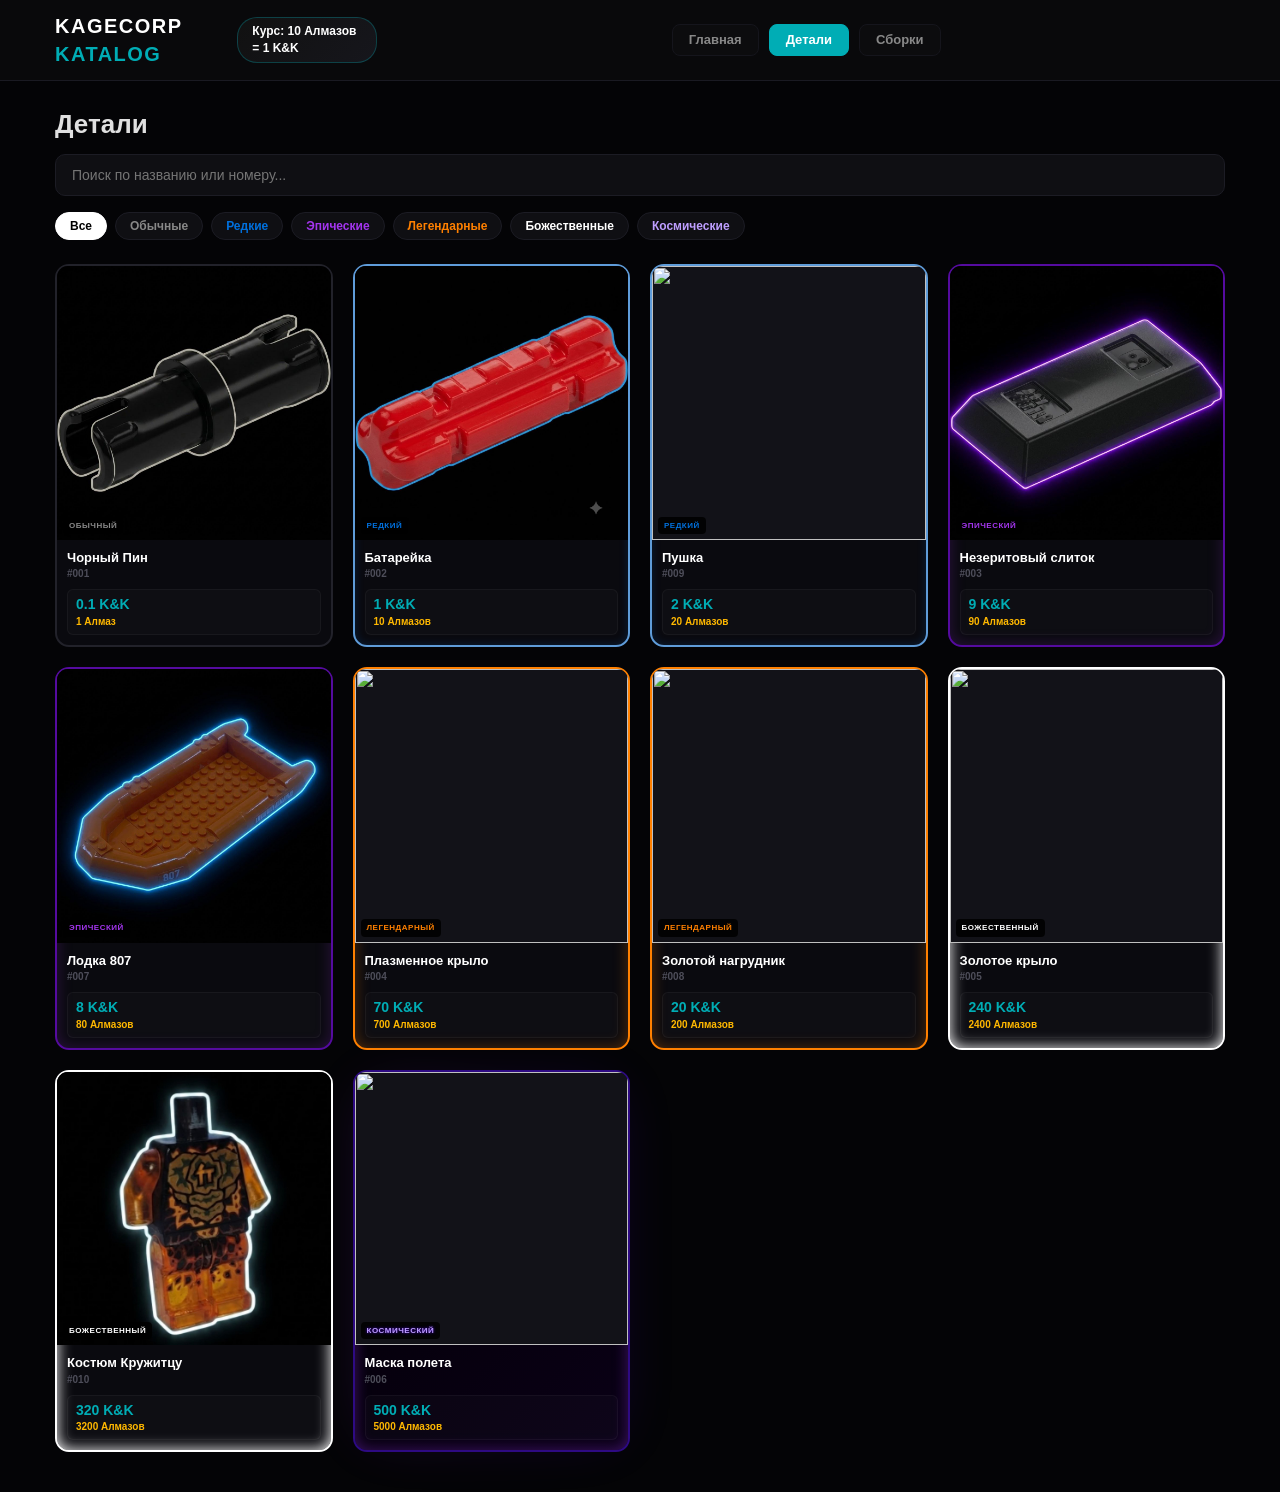
==== commit 6c22ebf2: "Add files via upload" ====
--- a/catalog1.html
+++ b/catalog1.html
@@ -48,109 +48,174 @@
             
             <!-- 1. Обычная деталь -->
             <div class="card rarity-common" data-rarity="common" 
-                 data-title="Обычная деталь" data-num="#001" 
-                 data-img="https://via.placeholder.com/300x300.png?text=Common"
-                 data-kk="0 K&K" data-dia="0 Алмазов"
-                 data-desc="ОПИСАНИЕ ОБЫЧНОЙ ДЕТАЛИ"
-                 data-specs="ХАРАКТЕРИСТИКИ">
-                <div class="card-img-wrapper">
-                    <img src="https://via.placeholder.com/300x300.png?text=Common" class="card-img">
+                 data-title="Чорный Пин" data-num="#001" 
+                 data-img="ЧорныйПин.jpg"
+                 data-kk="0.1 K&K" data-dia="1 Алмаз"
+                 data-desc="Обычный пин для збоки лего техники. Подходит для больших зборок и может быть использован в различных механизмах"
+                 data-specs="Материал: Пластик; Размер: 1x2; Цвет: Чёрный">
+                <div class="card-img-wrapper">
+                    <img src="ЧорныйПин.jpg" class="card-img">
                     <div class="card-rarity">Обычный</div>
                 </div>
                 <div class="card-content">
-                    <div class="card-header"><h3 class="card-title">Обычная деталь</h3><span class="card-number">#001</span></div>
-                    <div class="card-prices"><div class="price-kk">0 K&K</div><div class="price-diamonds">0 Алмазов</div></div>
-                </div>
-            </div>
-
+                    <div class="card-header"><h3 class="card-title">Чорный Пин</h3><span class="card-number">#001</span></div>
+                    <div class="card-prices"><div class="price-kk">0.1 K&K</div><div class="price-diamonds">1 Алмаз</div></div>
+                </div>
+            </div>
+             <!-- 2. Редкая деталь -->
+            <div class="card rarity-rare" data-rarity="rare" 
+                 data-title="Батарейка" data-num="#002" 
+                 data-img="Батарейка.jpg"
+                 data-kk="1 K&K" data-dia="10 Алмазов"
+                 data-desc="Второстепенная валюта для покупки и продажи деталей. Используется в качестве источника энергии для различных механизмов."
+                 data-specs="Материал: Пластик; Размер: 1x2; Цвет: Красный;">
+                <div class="card-img-wrapper">
+                    <img src="Батарейка.jpg" class="card-img">
+                    <div class="card-rarity">Редкий</div>
+                </div>
+                <div class="card-content">
+                    <div class="card-header"><h3 class="card-title">Батарейка</h3><span class="card-number">#002</span></div>
+                    <div class="card-prices"><div class="price-kk">1 K&K</div><div class="price-diamonds">10 Алмазов</div></div>
+                </div>
+            </div>
             <!-- 2. Редкая деталь -->
             <div class="card rarity-rare" data-rarity="rare" 
-                 data-title="Редкая деталь" data-num="#002" 
-                 data-img="https://via.placeholder.com/300x300.png?text=Rare"
-                 data-kk="0 K&K" data-dia="0 Алмазов"
-                 data-desc="ОПИСАНИЕ РЕДКОЙ ДЕТАЛИ"
-                 data-specs="ХАРАКТЕРИСТИКИ">
-                <div class="card-img-wrapper">
-                    <img src="https://via.placeholder.com/300x300.png?text=Rare" class="card-img">
+                 data-title="Пушка" data-num="#009" 
+                 data-img="Пушка.jpg"
+                 data-kk="2 K&K" data-dia="20 Алмазов"
+                 data-desc="Поломаная пушка, которая может быть использована в качестве оружия или декоративного элемента. Отличается высокой ценностью и редкостью."
+                 data-specs="Материал: Металл; Размер: 2x6; Цвет: Чёрный;">
+                <div class="card-img-wrapper">
+                    <img src="Пушка.jpg" class="card-img">
                     <div class="card-rarity">Редкий</div>
                 </div>
                 <div class="card-content">
-                    <div class="card-header"><h3 class="card-title">Редкая деталь</h3><span class="card-number">#002</span></div>
-                    <div class="card-prices"><div class="price-kk">0 K&K</div><div class="price-diamonds">0 Алмазов</div></div>
-                </div>
-            </div>
-
+                    <div class="card-header"><h3 class="card-title">Пушка</h3><span class="card-number">#009</span></div>
+                    <div class="card-prices"><div class="price-kk">2 K&K</div><div class="price-diamonds">20 Алмазов</div></div>
+                </div>
+            </div>
             <!-- 3. Эпическая деталь -->
             <div class="card rarity-epic" data-rarity="epic" 
-                 data-title="Эпическая деталь" data-num="#003" 
-                 data-img="https://via.placeholder.com/300x300.png?text=Epic"
-                 data-kk="0 K&K" data-dia="0 Алмазов"
-                 data-desc="ОПИСАНИЕ ЭПИЧЕСКОЙ ДЕТАЛИ"
-                 data-specs="ХАРАКТЕРИСТИКИ">
-                <div class="card-img-wrapper">
-                    <img src="https://via.placeholder.com/300x300.png?text=Epic" class="card-img">
+                 data-title="Незеритовый слиток" data-num="#003" 
+                 data-img="НезеритовыйСлиток.jpg"
+                 data-kk="9 K&K" data-dia="90 Алмазов"
+                 data-desc="Эпический незеритовый слиток — редкий и ценный материал, используемый для создания высококачественных деталей и механизмов. Отличается высокой прочностью и долговечностью."
+                 data-specs="Материал: Незерит; Размер: 1x2; Цвет: Чорный с металлическим блеском;">
+                <div class="card-img-wrapper">
+                    <img src="НезеритовыйСлиток.jpg" class="card-img">
                     <div class="card-rarity">Эпический</div>
                 </div>
                 <div class="card-content">
-                    <div class="card-header"><h3 class="card-title">Эпическая деталь</h3><span class="card-number">#003</span></div>
-                    <div class="card-prices"><div class="price-kk">0 K&K</div><div class="price-diamonds">0 Алмазов</div></div>
+                    <div class="card-header"><h3 class="card-title">Незеритовый слиток</h3><span class="card-number">#003</span></div>
+                    <div class="card-prices"><div class="price-kk">9 K&K</div><div class="price-diamonds">90 Алмазов</div></div>
+                </div>
+            </div>
+             <!-- 3. Эпическая деталь -->
+            <div class="card rarity-epic" data-rarity="epic" 
+                 data-title="Лodка 807" data-num="#007" 
+                 data-img="Лодка 807.jpg"
+                 data-kk="8 K&K" data-dia="80 Алмазов"
+                 data-desc="Эпическая лoдка 807 — редкая и ценный транспортное средство, используемое для путешествий по воде. Отличается высокой скоростью и маневренностью."
+                 data-specs="Материал: Пластик; Размер: 10x22; Цвет: Оранжевый; Особенности: Водонепроницаемость, лёгкость, долговечность;">
+                <div class="card-img-wrapper">
+                    <img src="Лодка 807.jpg" class="card-img">
+                    <div class="card-rarity">Эпический</div>
+                </div>
+                <div class="card-content">
+                    <div class="card-header"><h3 class="card-title">Лoдка 807</h3><span class="card-number">#007</span></div>
+                    <div class="card-prices"><div class="price-kk">8 K&K</div><div class="price-diamonds">80 Алмазов</div></div>
                 </div>
             </div>
 
             <!-- 4. Легендарная деталь -->
             <div class="card rarity-legendary" data-rarity="legendary" 
-                 data-title="Легендарная деталь" data-num="#004" 
-                 data-img="https://via.placeholder.com/300x300.png?text=Legendary"
-                 data-kk="0 K&K" data-dia="0 Алмазов"
-                 data-desc="ОПИСАНИЕ ЛЕГЕНДАРНОЙ ДЕТАЛИ"
-                 data-specs="ХАРАКТЕРИСТИКИ">
-                <div class="card-img-wrapper">
-                    <img src="https://via.placeholder.com/300x300.png?text=Legendary" class="card-img">
+                 data-title="Плазменное крыло" data-num="#004" 
+                 data-img="ПлазмаКрыло.jpg"
+                 data-kk="70 K&K" data-dia="700 Алмазов"
+                 data-desc="Легендарное плазменное крыло — уникальная деталь, предназначенная для создания эксклюзивных крыльев с плазменным эффектом. Отличается высокой ценностью и редкостью."
+                 data-specs="Материал: Плазма; Размер: 5x7x1; Цвет: Синий с фиолетовым свечением;">
+                <div class="card-img-wrapper">
+                    <img src="ПлазмаКрыло.jpg" class="card-img">
                     <div class="card-rarity">Легендарный</div>
                 </div>
                 <div class="card-content">
-                    <div class="card-header"><h3 class="card-title">Легендарная деталь</h3><span class="card-number">#004</span></div>
-                    <div class="card-prices"><div class="price-kk">0 K&K</div><div class="price-diamonds">0 Алмазов</div></div>
+                    <div class="card-header"><h3 class="card-title">Плазменное крыло</h3><span class="card-number">#004</span></div>
+                    <div class="card-prices"><div class="price-kk">70 K&K</div><div class="price-diamonds">700 Алмазов</div></div>
+                </div>
+            </div>
+            <!-- 4. Легендарная деталь -->
+            <div class="card rarity-legendary" data-rarity="legendary" 
+                 data-title="Золотой нагрудник" data-num="#008" 
+                 data-img="ЗолотойНагрудник.jpg"
+                 data-kk="40 K&K" data-dia="400 Алмазов"
+                 data-desc="Легендарный золотой нагрудник — уникальная деталь, предназначенная для защиты и красоты пользователя."
+                 data-specs="Материал: Небесное золото; Размер: 2x2; Цвет: Золотой; Особенности: Лёгкость, блеск, долговечность;">
+                <div class="card-img-wrapper">
+                    <img src="ЗолотойНагрудник.jpg" class="card-img">
+                    <div class="card-rarity">Легендарный</div>
+                </div>
+                <div class="card-content">
+                    <div class="card-header"><h3 class="card-title">Золотой нагрудник</h3><span class="card-number">#008</span></div>
+                    <div class="card-prices"><div class="price-kk">20 K&K</div><div class="price-diamonds">200 Алмазов</div></div>
                 </div>
             </div>
 
             <!-- 5. Божественная деталь -->
             <div class="card rarity-divine" data-rarity="divine" 
-                 data-title="Божественная деталь" data-num="#005" 
-                 data-img="https://via.placeholder.com/300x300.png?text=Divine"
-                 data-kk="0 K&K" data-dia="0 Алмазов"
-                 data-desc="ОПИСАНИЕ БОЖЕСТВЕННОЙ ДЕТАЛИ"
-                 data-specs="ХАРАКТЕРИСТИКИ">
-                <div class="card-img-wrapper">
-                    <img src="https://via.placeholder.com/300x300.png?text=Divine" class="card-img">
+                 data-title="Золотое крыло" data-num="#005" 
+                 data-img="ЗолотоеКрыло.jpg"
+                 data-kk="240 K&K" data-dia="2400 Алмазов"
+                 data-desc="Божественное золотое крыло — уникальная деталь, предназначенная для создания эксклюзивных золотых крыльев. Отличается высокой ценностью и редкостью."
+                 data-specs="Материал: Небесное золото; Размер: 6x9x1; Цвет: Золотой; Особенности: Лёгкость, блеск, долговечность;">
+                <div class="card-img-wrapper">
+                    <img src="ЗолотоеКрыло.jpg" class="card-img">
                     <div class="card-rarity">Божественный</div>
                 </div>
                 <div class="card-content">
-                    <div class="card-header"><h3 class="card-title">Божественная деталь</h3><span class="card-number">#005</span></div>
-                    <div class="card-prices"><div class="price-kk">0 K&K</div><div class="price-diamonds">0 Алмазов</div></div>
+                    <div class="card-header"><h3 class="card-title">Золотое крыло</h3><span class="card-number">#005</span></div>
+                    <div class="card-prices"><div class="price-kk">240 K&K</div><div class="price-diamonds">2400 Алмазов</div></div>
+                </div>
+            </div>
+            <!-- 5. Божественная деталь -->
+            <div class="card rarity-divine" data-rarity="divine" 
+                 data-title="Костюм Кружитцу" data-num="#010" 
+                 data-img="КостюмКружытцу.jpg"
+                 data-kk="320 K&K" data-dia="3200 Алмазов"
+                 data-desc="Божественный костюм Кружитцу — уникальный костюм, который дает пользователю возможность использовать техники ниндзя Кружитцу. Отличается высокой ценностью и редкостью."
+                 data-specs="Материал: Небесная Аура; Размер: 2х3; Цвет: Огненный; Особенности: Лёгкость, блеск, долговечность;">
+                <div class="card-img-wrapper">
+                    <img src="КостюмКружытцу.jpg" class="card-img">
+                    <div class="card-rarity">Божественный</div>
+                </div>
+                <div class="card-content">
+                    <div class="card-header"><h3 class="card-title">Костюм Кружитцу</h3><span class="card-number">#010</span></div>
+                    <div class="card-prices"><div class="price-kk">320 K&K</div><div class="price-diamonds">3200 Алмазов</div></div>
                 </div>
             </div>
 
             <!-- 6. Космическая деталь -->
             <div class="card rarity-cosmic" data-rarity="cosmic" 
-                 data-title="Космическая деталь" data-num="#006" 
-                 data-img="https://via.placeholder.com/300x300.png?text=Cosmic"
-                 data-kk="0 K&K" data-dia="0 Алмазов"
-                 data-desc="ОПИСАНИЕ КОСМИЧЕСКОЙ ДЕТАЛИ"
-                 data-specs="ХАРАКТЕРИСТИКИ">
-                <div class="card-img-wrapper">
-                    <img src="https://via.placeholder.com/300x300.png?text=Cosmic" class="card-img">
+                 data-title="Маска полета" data-num="#006" 
+                 data-img="Маска Полета.jpg"
+                 data-kk="500 K&K" data-dia="5000 Алмазов"
+                 data-desc="Космическая маска полета — уникальная деталь, предназначенная для использования в сражениях в небе. Обеспечивает защиту и мобильность."
+                 data-specs="Материал: Неизвестный; Размер: Универсальный; Цвет: Чорно-белый;">
+                <div class="card-img-wrapper">
+                    <img src="Маска Полета.jpg" class="card-img">
                     <div class="card-rarity">Космический</div>
                 </div>
                 <div class="card-content">
-                    <div class="card-header"><h3 class="card-title">Космическая деталь</h3><span class="card-number">#006</span></div>
-                    <div class="card-prices"><div class="price-kk">0 K&K</div><div class="price-diamonds">0 Алмазов</div></div>
-                </div>
-            </div>
+                    <div class="card-header"><h3 class="card-title">Маска полета</h3><span class="card-number">#006</span></div>
+                    <div class="card-prices"><div class="price-kk">500 K&K</div><div class="price-diamonds">5000 Алмазов</div></div>
+                </div>
+            </div>
+
+
+
 
         </div>
     </main>
-
+ 
     <div id="itemModal" class="modal">
         <div class="modal-content">
             <button id="modalClose" class="modal-close">&times;</button>
--- a/style.css
+++ b/style.css
@@ -260,12 +260,12 @@
 .rarity-common .card-rarity { color: #888; }
 
 /* Редкий */
-.rarity-rare { border-color: #0070dd; box-shadow: inset 0 0 10px rgba(0, 112, 221, 0.2); }
+.rarity-rare { border-color: #5f9cd9; box-shadow: inset 0 0 10px rgba(0, 112, 221, 0.2); }
 .rarity-rare::before { background: #0070dd; filter: blur(25px); }
 .rarity-rare .card-rarity { color: #0070dd; }
 
 /* Эпический */
-.rarity-epic { border-color: #a335ee; box-shadow: inset 0 0 12px rgba(163, 53, 238, 0.25); }
+.rarity-epic { border-color: #550b9f; box-shadow: inset 0 0 15px rgba(143, 43, 210, 0.25); }
 .rarity-epic::before { background: #a335ee; filter: blur(25px); }
 .rarity-epic .card-rarity { color: #a335ee; }
 
@@ -275,13 +275,13 @@
 .rarity-legendary .card-rarity { color: #ff8000; }
 
 /* Божественный */
-.rarity-divine { border-color: #ffffff; box-shadow: inset 0 0 15px rgba(255, 255, 255, 0.3); }
-.rarity-divine::before { background: #ffffff; filter: blur(35px); }
+.rarity-divine { border-color: #ffffff; box-shadow: inset 0 0 15px rgb(255, 255, 255); }
+.rarity-divine::before { background: #ffffff; filter: blur(45px); }
 .rarity-divine .card-rarity { color: #ffffff; }
 
 /* Космический (Убавлено размытие текста, усилена бездна рамки) */
 .rarity-cosmic { 
-    border-color: #4a00e0;
+    border-color: #2e0a83;
     background: linear-gradient(135deg, #020005, #0a0016);
     box-shadow: inset 0 0 15px rgba(142, 45, 226, 0.4);
     animation: cosmic-glow-pulse 2.5s infinite alternate;
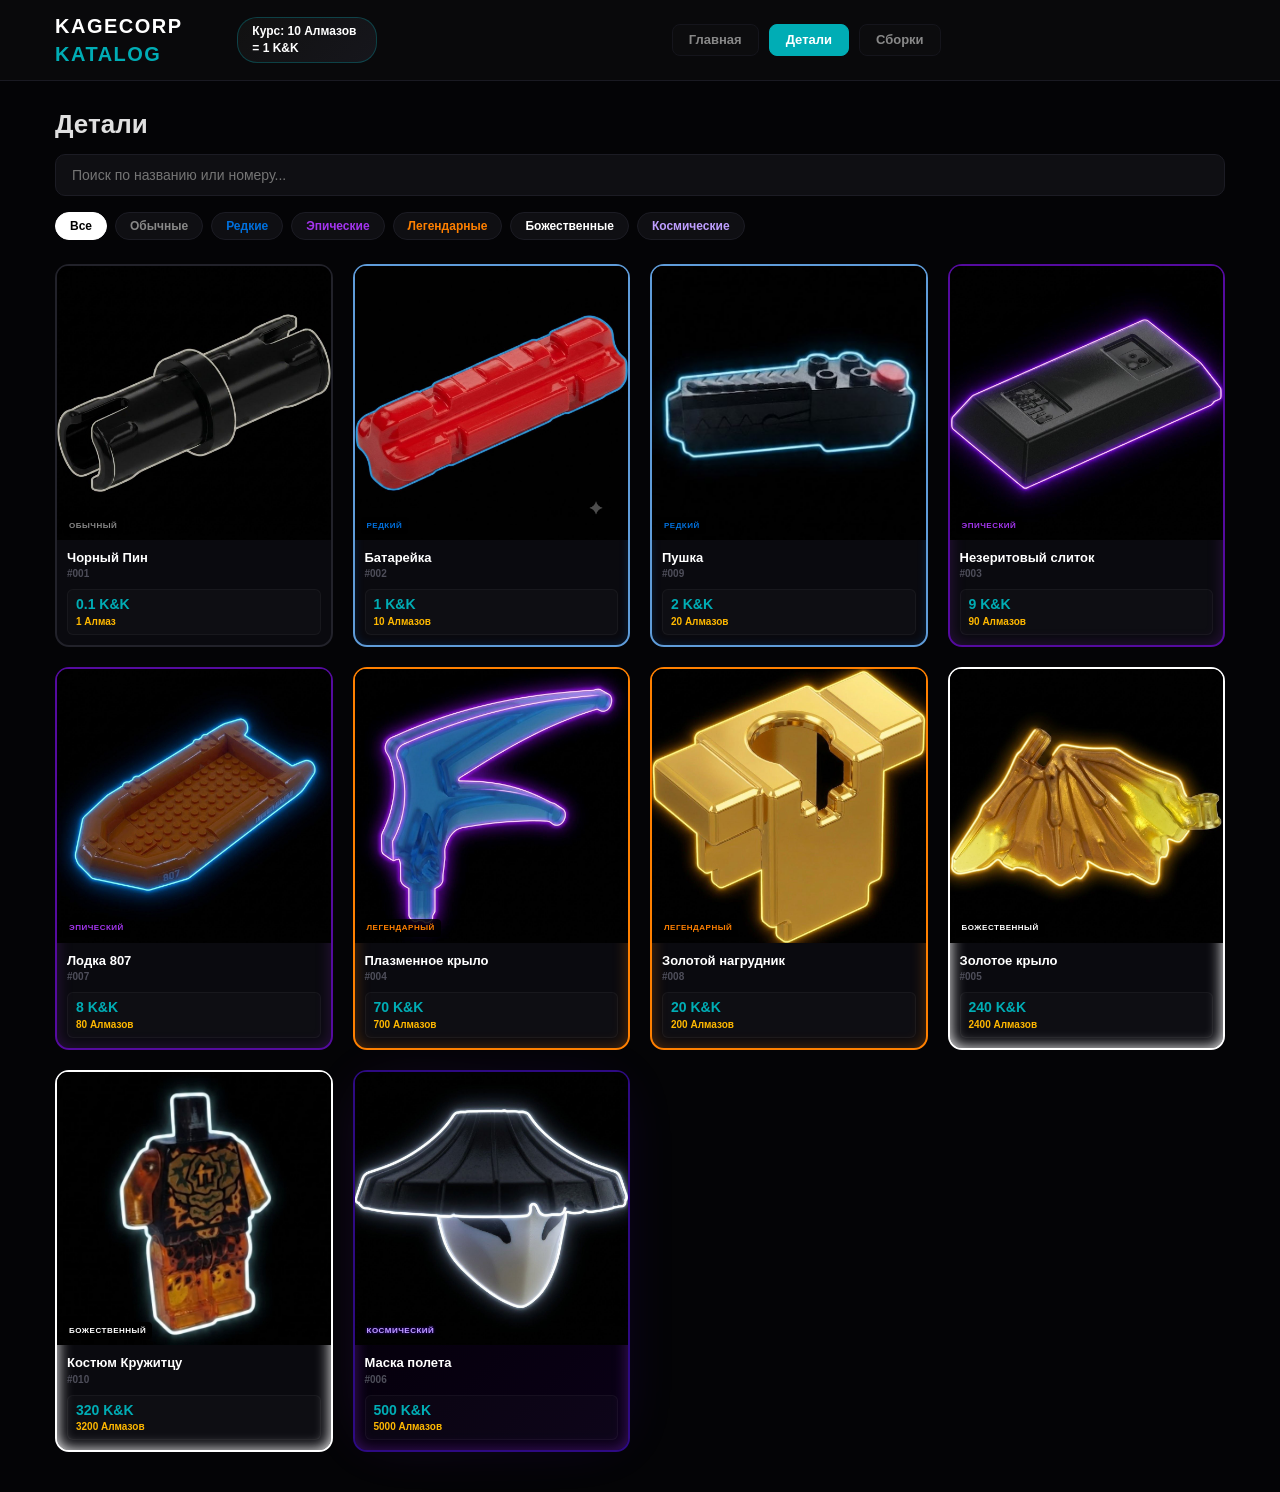
==== commit d981b653: "Add files via upload" ====
--- a/catalog1.html
+++ b/catalog1.html
@@ -196,12 +196,12 @@
             <!-- 6. Космическая деталь -->
             <div class="card rarity-cosmic" data-rarity="cosmic" 
                  data-title="Маска полета" data-num="#006" 
-                 data-img="Маска Полета.jpg"
+                 data-img="МаскаПолета.jpg"
                  data-kk="500 K&K" data-dia="5000 Алмазов"
                  data-desc="Космическая маска полета — уникальная деталь, предназначенная для использования в сражениях в небе. Обеспечивает защиту и мобильность."
                  data-specs="Материал: Неизвестный; Размер: Универсальный; Цвет: Чорно-белый;">
                 <div class="card-img-wrapper">
-                    <img src="Маска Полета.jpg" class="card-img">
+                    <img src="МаскаПолета.jpg" class="card-img">
                     <div class="card-rarity">Космический</div>
                 </div>
                 <div class="card-content">
